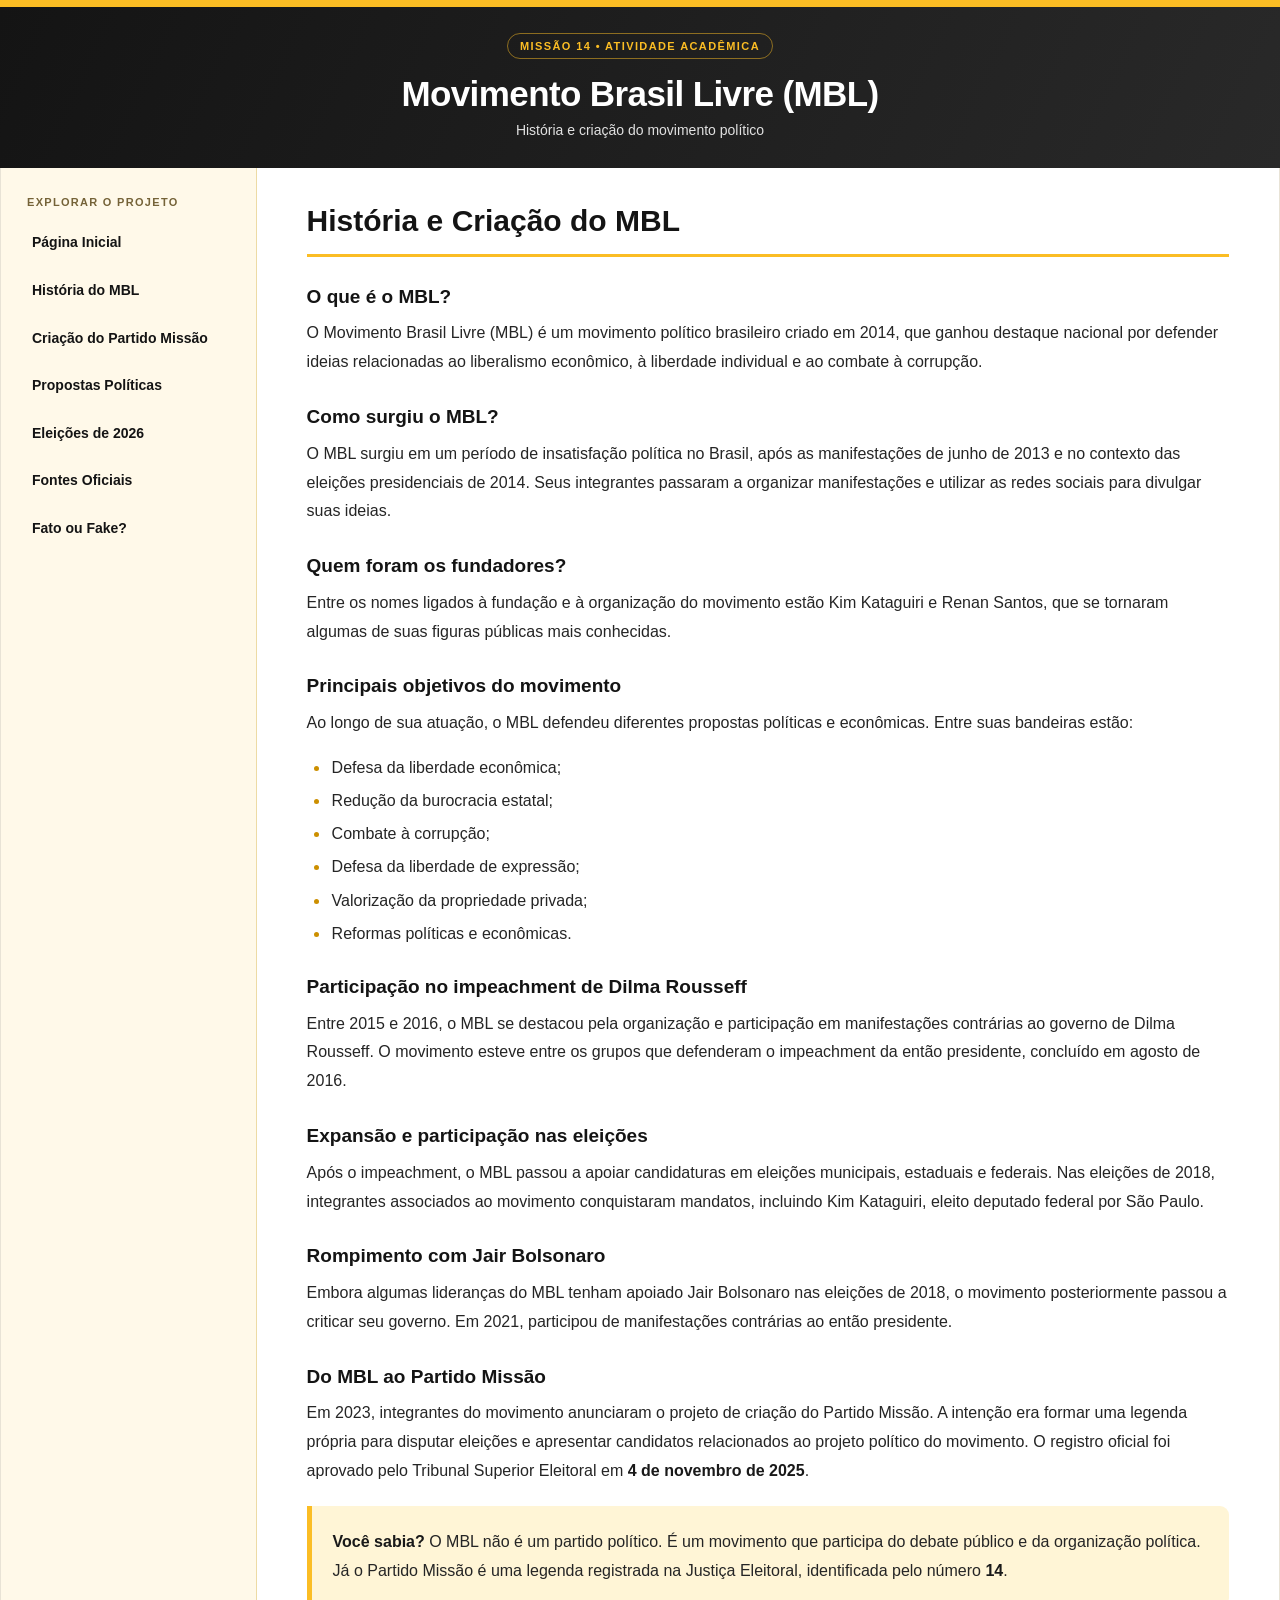
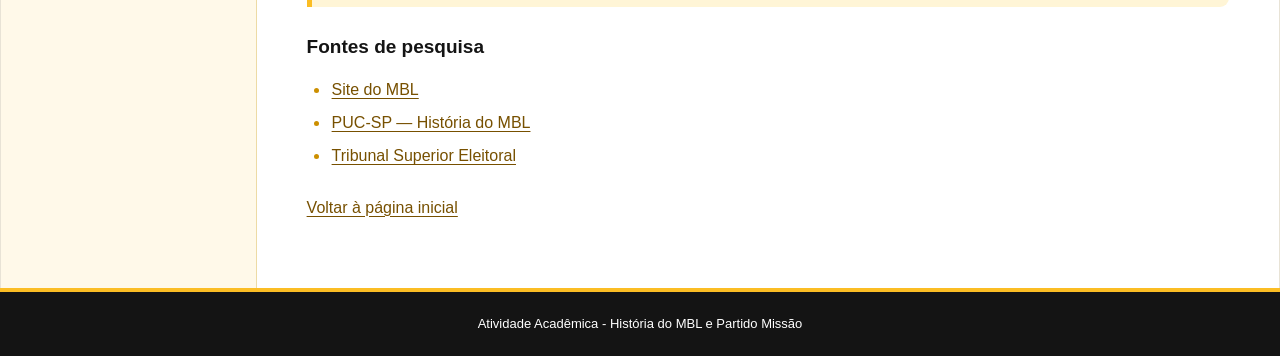
==== html/pagina1.html @ 3f8978e7 "implementação completa do site Partido Missão com HTML5, CSS externo e 7 páginas informativas" ====
<!DOCTYPE html>
<html lang="pt-br">
<head>
    <meta charset="UTF-8">
    <meta name="viewport" content="width=device-width, initial-scale=1.0">
    <meta name="description" content="História do Movimento Brasil Livre, fundação e atuação na política brasileira.">
    <title>História e Criação do MBL</title>
    <link rel="stylesheet" href="../css/style.css">
</head>
<body>
    <header id="header">
        <h1>Movimento Brasil Livre (MBL)</h1>
        <p>História e criação do movimento político</p>
    </header>
    <div id="container">
        <nav id="menu" aria-label="Menu principal">
            <ul>
                <li><a href="index.html">Página Inicial</a></li>
                <li><a href="pagina1.html">História do MBL</a></li>
                <li><a href="pagina2.html">Criação do Partido Missão</a></li>
                <li><a href="pagina3.html">Propostas Políticas</a></li>
                <li><a href="pagina4.html">Eleições de 2026</a></li>
                <li><a href="pagina5.html">Fontes Oficiais</a></li>
                <li><a href="pagina6.html">Fato ou Fake?</a></li>
           
            </ul>
        
        </nav>
        <main id="main">
            <h2>História e Criação do MBL</h2>
            <h3>O que é o MBL?</h3>
            <p>O Movimento Brasil Livre (MBL) é um movimento político brasileiro
               criado em 2014, que ganhou destaque nacional por defender ideias
               relacionadas ao liberalismo econômico, à liberdade individual
               e ao combate à corrupção.</p>
            <h3>Como surgiu o MBL?</h3>
            <p>O MBL surgiu em um período de insatisfação política no Brasil,
               após as manifestações de junho de 2013 e no contexto das eleições
               presidenciais de 2014. Seus integrantes passaram a organizar
               manifestações e utilizar as redes sociais para divulgar suas ideias.</p>
            <h3>Quem foram os fundadores?</h3>
            <p>Entre os nomes ligados à fundação e à organização do movimento estão
               Kim Kataguiri e Renan Santos, que se tornaram algumas de suas
               figuras públicas mais conhecidas.</p>
            <h3>Principais objetivos do movimento</h3>
            <p>Ao longo de sua atuação, o MBL defendeu diferentes propostas
               políticas e econômicas. Entre suas bandeiras estão:</p>
            <ul>
                <li>Defesa da liberdade econômica;</li>
                <li>Redução da burocracia estatal;</li>
                <li>Combate à corrupção;</li>
                <li>Defesa da liberdade de expressão;</li>
                <li>Valorização da propriedade privada;</li>
                <li>Reformas políticas e econômicas.</li>
            </ul>
            <h3>Participação no impeachment de Dilma Rousseff</h3>
            <p>Entre 2015 e 2016, o MBL se destacou pela organização e participação
               em manifestações contrárias ao governo de Dilma Rousseff.
               O movimento esteve entre os grupos que defenderam o impeachment
               da então presidente, concluído em agosto de 2016.</p>
            <h3>Expansão e participação nas eleições</h3>
            <p>Após o impeachment, o MBL passou a apoiar candidaturas em eleições
               municipais, estaduais e federais. Nas eleições de 2018, integrantes
               associados ao movimento conquistaram mandatos, incluindo
               Kim Kataguiri, eleito deputado federal por São Paulo.</p>
            <h3>Rompimento com Jair Bolsonaro</h3>
            <p>Embora algumas lideranças do MBL tenham apoiado Jair Bolsonaro
               nas eleições de 2018, o movimento posteriormente passou a
               criticar seu governo. Em 2021, participou de manifestações
               contrárias ao então presidente.</p>
            <h3>Do MBL ao Partido Missão</h3>
            <p>Em 2023, integrantes do movimento anunciaram o projeto de criação
               do Partido Missão. A intenção era formar uma legenda própria para
               disputar eleições e apresentar candidatos relacionados ao projeto político
               do movimento. O registro oficial foi aprovado pelo Tribunal Superior
               Eleitoral em <strong>4 de novembro de 2025</strong>.</p>
            <div class="destaque">
                <p><strong>Você sabia?</strong> O MBL não é um partido político.
                   É um movimento que participa do debate público e da organização política.
                   Já o Partido Missão é uma legenda registrada na Justiça Eleitoral,
                   identificada pelo número <strong>14</strong>.</p>
            </div>
            <h3>Fontes de pesquisa</h3>
            <ul>
                <li><a href="https://mbl.org.br/" target="_blank" rel="noopener noreferrer">Site do MBL</a></li>
                <li><a href="https://neamp.pucsp.br/organizacoes/movimento-brasil-livre-mbl" target="_blank" rel="noopener noreferrer">PUC-SP — História do MBL</a></li>
                <li><a href="https://www.tse.jus.br/" target="_blank" rel="noopener noreferrer">Tribunal Superior Eleitoral</a></li>
            </ul>
            <p><a href="index.html">Voltar à página inicial</a></p>
        </main>
    </div>
    <footer id="footer"><p>Atividade Acadêmica - História do MBL e Partido Missão</p></footer>
</body>
</html>
---- css/style.css ----
/* ================================================================
   Atividade acadêmica: MBL e Partido Missão
   CSS externo compartilhado pelas páginas HTML (Aula 09)
   Paleta inspirada nas cores da identidade visual do partido:
     Amarelo: #FBBD24 | Preto: #141414 | Branco: #FFFFFF
   Para mudar as cores desta página, altere as variáveis abaixo.
   ================================================================ */

:root {
    --amarelo: #fbbd24;
    --amarelo-escuro: #cc8f00;
    --preto: #141414;
    --preto-suave: #252525;
    --branco: #ffffff;
    --fundo: #f7f7f4;
    --fundo-menu: #fff9e9;
    --destaque-claro: #fff5d6;
    --texto: #252525;
    --texto-suave: #5b5b5b;
    --borda: #e8e3d6;
    --raio: 14px;
    --sombra: 0 9px 32px rgba(20,20,20,.075);
}

/* 1. Regras básicas e acessibilidade */
* { box-sizing: border-box; }
html { scroll-behavior: smooth; }
body {
    margin: 0;
    padding: 0;
    min-height: 100vh;
    width: 100%;
    display: flex;
    flex-direction: column;
    background: var(--fundo);
    color: var(--texto);
    font-family: Arial, Helvetica, sans-serif;
    font-size: 16px;
    line-height: 1.65;
}
a { color: #775000; text-decoration-thickness: 1px; text-underline-offset: 3px; }
a:hover { color: #3c2900; }
a:focus-visible {
    outline: 3px solid var(--amarelo-escuro);
    outline-offset: 3px;
    border-radius: 3px;
}
::selection { background: var(--amarelo); color: var(--preto); }

/* 2. Cabeçalho: amarelo, preto e branco */
#header {
    width: 100%;
    max-width: none;
    margin: 0;
    padding: 25px 28px 26px;
    border-top: 7px solid var(--amarelo);
    border-radius: 0;
    background: linear-gradient(115deg, var(--preto) 0%, #292929 100%);
    color: var(--branco);
    text-align: center;
}
#header::before {
    content: "MISSÃO 14  •  ATIVIDADE ACADÊMICA";
    display: inline-block;
    padding: 3px 12px;
    margin-bottom: 8px;
    border: 1px solid rgba(251,189,36,.5);
    border-radius: 100px;
    color: var(--amarelo);
    font-size: 11px;
    font-weight: 800;
    letter-spacing: 1.4px;
}
#header h1 {
    margin: 6px 0 4px;
    font-size: clamp(25px, 4vw, 35px);
    line-height: 1.2;
    letter-spacing: -.6px;
}
#header p { margin: 0; color: #e1e1e1; font-size: 14px; }

/* 3. Layout em duas colunas e menu lateral */
#container {
    display: grid;
    grid-template-columns: 20% minmax(0, 1fr);
    flex: 1;
    width: 100%;
    max-width: none;
    min-height: 0;
    margin: 0;
    border-left: 1px solid var(--borda);
    border-right: 1px solid var(--borda);
    background: var(--branco);
    box-shadow: none;
}
#menu {
    padding: 25px 15px 28px;
    border-right: 1px solid #eddba5;
    background: var(--fundo-menu);
}
#menu::before {
    content: "EXPLORAR O PROJETO";
    display: block;
    padding: 0 11px 11px;
    color: #756338;
    font-size: 11px;
    font-weight: 800;
    letter-spacing: 1.3px;
}
#menu ul { list-style: none; margin: 0; padding: 0; }
#menu li { margin: 0 0 6px; }
#menu a {
    display: block;
    padding: 11px 12px;
    border-left: 4px solid transparent;
    border-radius: 7px;
    color: var(--preto);
    text-decoration: none;
    font-size: 14px;
    line-height: 1.4;
    font-weight: 600;
    transition: background-color .15s ease, border-color .15s ease;
}
#menu a:hover { border-color: var(--amarelo); background: #f4e8c1; }
#menu a[aria-current="page"] {
    border-color: var(--amarelo);
    background: var(--amarelo);
    color: var(--preto);
    font-weight: 800;
}

/* 4. Conteúdo principal */
#main {
    min-width: 0;
    padding: 34px clamp(20px, 4vw, 50px) 50px;
    background: var(--branco);
}
#main h2 {
    margin: 0 0 20px;
    padding-bottom: 14px;
    border-bottom: 3px solid var(--amarelo);
    color: var(--preto);
    font-size: clamp(24px, 3vw, 30px);
    line-height: 1.25;
}
#main h3 {
    margin: 28px 0 10px;
    color: var(--preto);
    font-size: 19px;
    line-height: 1.3;
}
#main p { margin: 0 0 16px; line-height: 1.8; text-align: left; }
#main ul, #main ol { padding-left: 23px; }
#main li { padding-left: 2px; margin: 6px 0; line-height: 1.7; }
#main li::marker { color: var(--amarelo-escuro); }
#main strong { color: #191919; }
#main > p:last-child { margin-top: 24px; }

/* 5. Caixas de informação e cartões de fontes */
.destaque {
    max-width: 100%;
    margin: 20px 0 26px;
    padding: 17px 21px;
    border-left: 5px solid var(--amarelo);
    border-radius: 0 9px 9px 0;
    background: var(--destaque-claro);
}
.destaque p { margin: 5px 0 !important; }
.referencias { list-style: none; padding: 0 !important; }
.referencias li {
    padding: 15px 17px !important;
    margin: 10px 0 !important;
    border: 1px solid var(--borda);
    border-left: 4px solid var(--amarelo);
    border-radius: 8px;
    background: #fffefa;
}
.referencias li a { font-weight: 700; }
.referencias small {
    display: block;
    margin-top: 5px;
    color: var(--texto-suave);
    font-size: 13px;
    line-height: 1.6;
}

/* 6. Imagens e legendas (mantém fotos existentes) */
figure {
    max-width: 710px;
    margin: 18px 0 28px;
    overflow: hidden;
    border: 1px solid var(--borda);
    border-radius: 11px;
    background: #fffdf8;
}
figure img {
    display: block;
    width: 100%;
    height: auto;
    max-height: 440px;
    object-fit: contain;
    background: #f5f5f5;
}
figcaption {
    padding: 11px 14px;
    border-top: 1px solid var(--borda);
    color: var(--texto-suave);
    font-size: 13px;
    line-height: 1.55;
}

/* 7. Rodapé compartilhado */
#footer {
    width: 100%;
    max-width: none;
    margin: 0;
    padding: 21px;
    border-top: 4px solid var(--amarelo);
    border-radius: 0;
    background: var(--preto);
    color: var(--branco);
    text-align: center;
    font-size: 13px;
}
#footer p { margin: 0; }

/* 8. Layout desktop: ocupa a largura e a altura disponíveis.
   Sem regras especiais de adaptação para celulares. */
@media (prefers-reduced-motion: reduce) {
    *, *::before, *::after { scroll-behavior: auto !important; transition: none !important; }
}
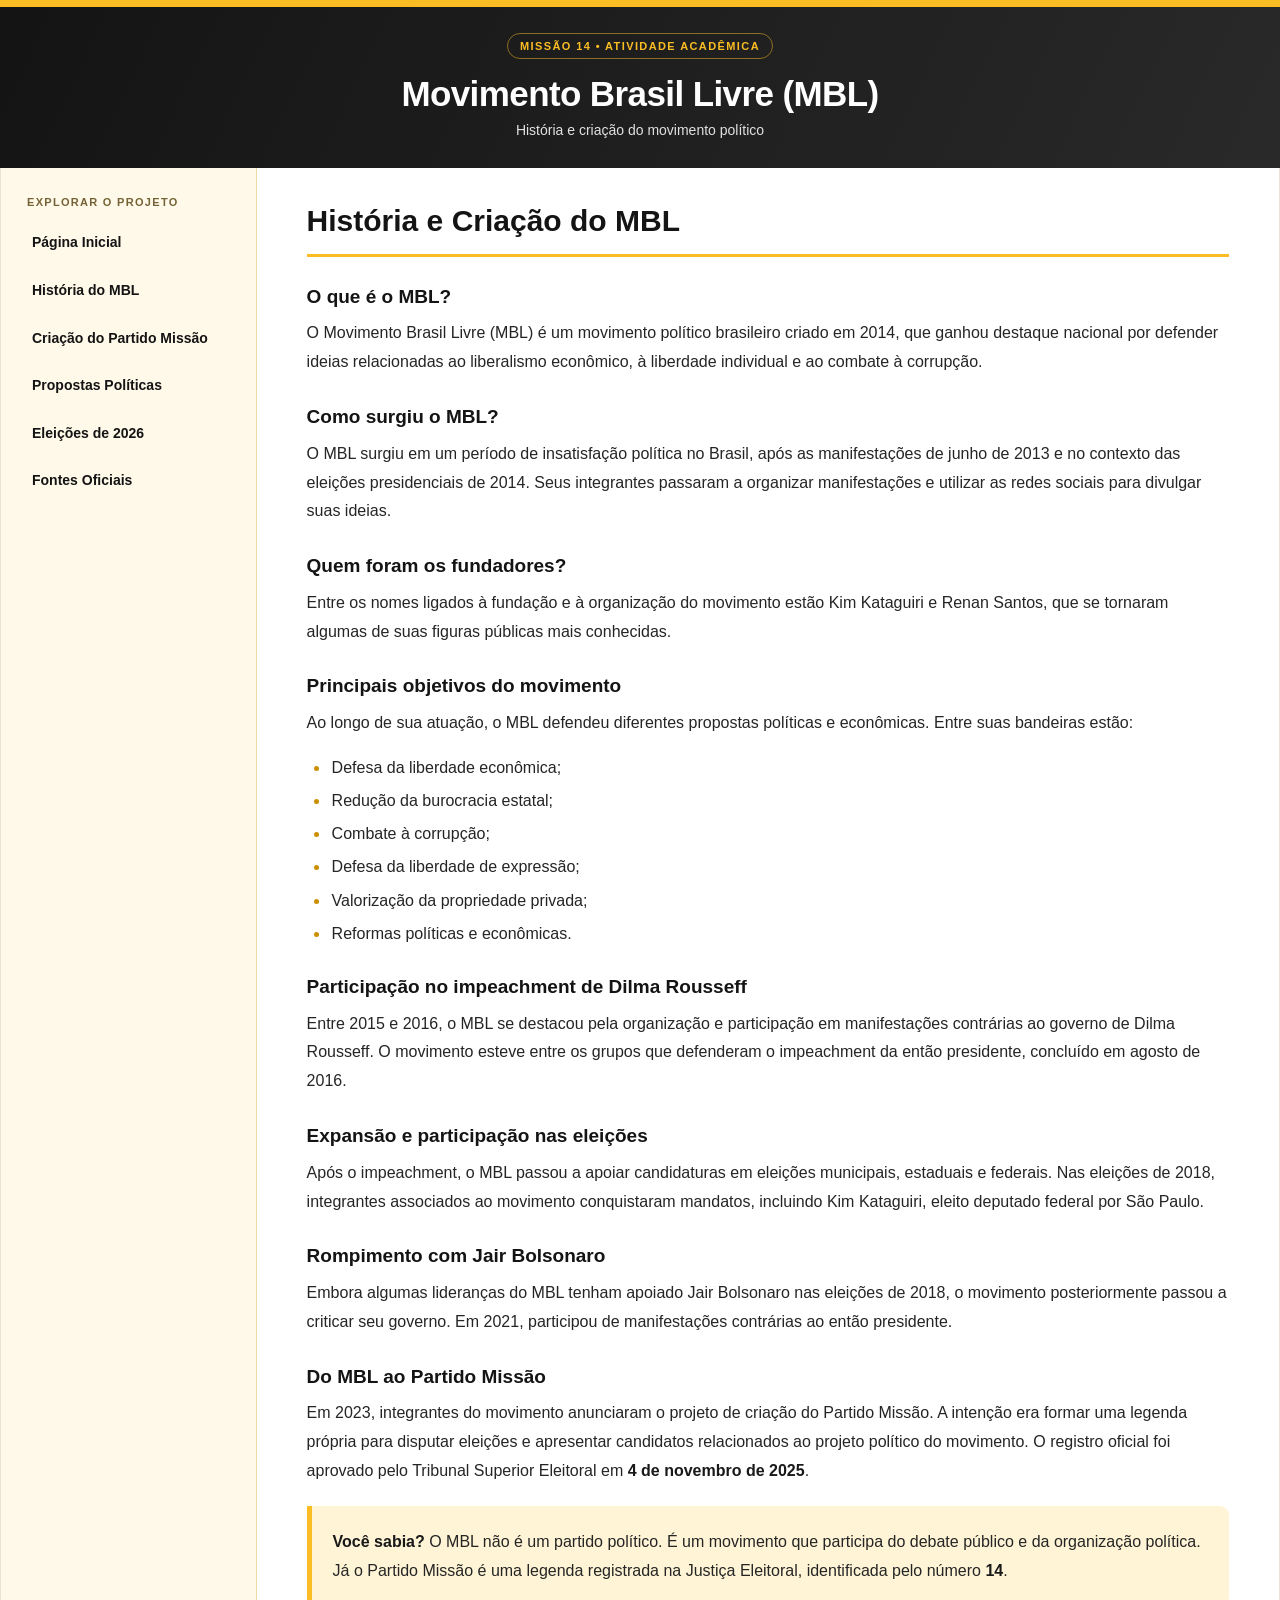
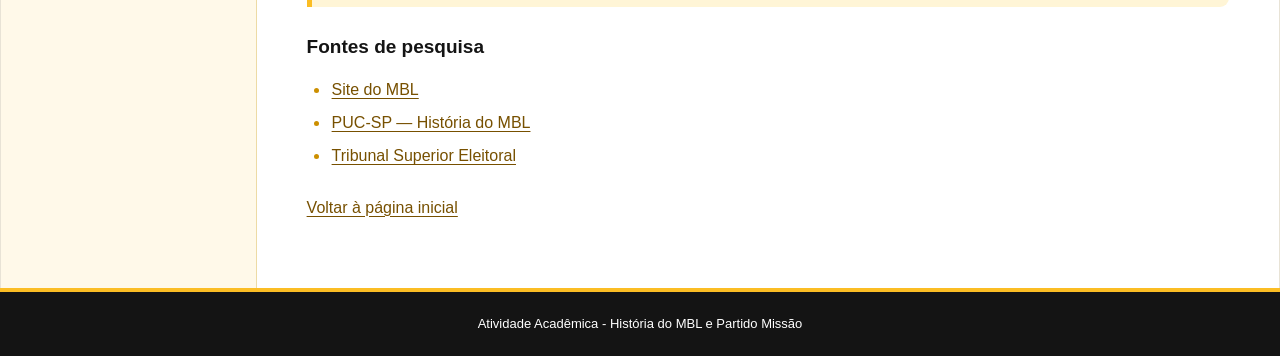
==== commit 2a059c70: "remoção da pagina 6 nos arquivos .html e do ReadMe.md" ====
--- a/html/pagina1.html
+++ b/html/pagina1.html
@@ -21,7 +21,6 @@
                 <li><a href="pagina3.html">Propostas Políticas</a></li>
                 <li><a href="pagina4.html">Eleições de 2026</a></li>
                 <li><a href="pagina5.html">Fontes Oficiais</a></li>
-                <li><a href="pagina6.html">Fato ou Fake?</a></li>
            
             </ul>
         
